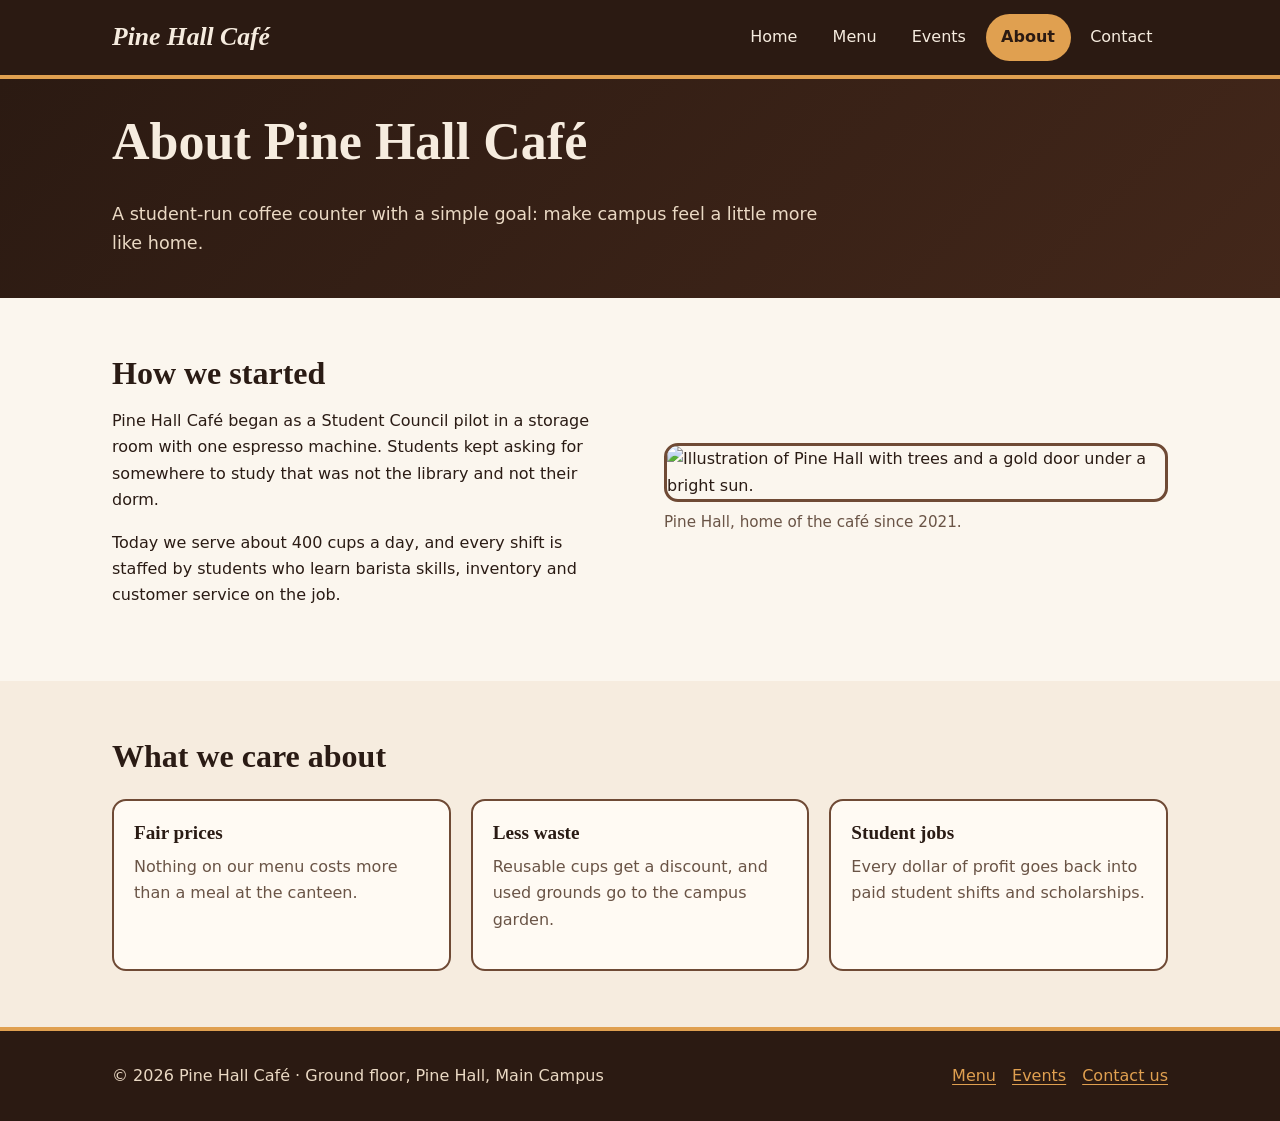
==== Group_01_CampusCafe/Html/about.html @ bc2f5c70 "Add files via upload" ====
<!DOCTYPE html>
<html lang="en">
<head>
  <meta charset="UTF-8">
  <meta name="viewport" content="width=device-width, initial-scale=1">
  <title>About | Pine Hall Café</title>
  <meta name="description" content="Pine Hall Café: coffee, pastries and study space on campus.">
  <link rel="stylesheet" href="../CSS/style.css">
</head>
<body>
  <a class="skip-link" href="#main">Skip to main content</a>

  <header class="site-header">
    <div class="wrap header-inner">
      <a class="brand" href="index.html">Pine Hall Café</a>
      <nav class="site-nav" aria-label="Main navigation">
        <ul>
          <li><a href="index.html">Home</a></li>
          <li><a href="menu.html">Menu</a></li>
          <li><a href="events.html">Events</a></li>
          <li><a href="about.html" aria-current="page">About</a></li>
          <li><a href="contact.html">Contact</a></li>
        </ul>
      </nav>
    </div>
  </header>

  <main id="main">
    <section class="page-title" aria-labelledby="about-title">
      <div class="wrap">
        <h1 id="about-title">About Pine Hall Café</h1>
        <p>A student-run coffee counter with a simple goal: make campus feel a little more like home.</p>
      </div>
    </section>

    <section aria-labelledby="story-title">
      <div class="wrap split">
        <div>
          <h2 id="story-title">How we started</h2>
          <p>Pine Hall Café began as a Student Council pilot in a storage room with one espresso machine. Students kept asking for somewhere to study that was not the library and not their dorm.</p>
          <p>Today we serve about 400 cups a day, and every shift is staffed by students who learn barista skills, inventory and customer service on the job.</p>
        </div>
        <figure>
          <img src="C:\Users\USER\Downloads\Group_01_CampusCafe\Images\image5.avif" alt="Illustration of Pine Hall with trees and a gold door under a bright sun.">
          <figcaption>Pine Hall, home of the café since 2021.</figcaption>
        </figure>
      </div>
    </section>

    <section class="band" aria-labelledby="values-title">
      <div class="wrap">
        <h2 id="values-title">What we care about</h2>
        <div class="cards">
          <article class="card">
            <h3>Fair prices</h3>
            <p>Nothing on our menu costs more than a meal at the canteen.</p>
          </article>
          <article class="card">
            <h3>Less waste</h3>
            <p>Reusable cups get a discount, and used grounds go to the campus garden.</p>
          </article>
          <article class="card">
            <h3>Student jobs</h3>
            <p>Every dollar of profit goes back into paid student shifts and scholarships.</p>
          </article>
        </div>
      </div>
    </section>
  </main>

  <footer class="site-footer">
    <div class="wrap footer-inner">
      <p>&copy; 2026 Pine Hall Café &middot; Ground floor, Pine Hall, Main Campus</p>
      <ul class="footer-links">
        <li><a href="menu.html">Menu</a></li>
        <li><a href="events.html">Events</a></li>
        <li><a href="contact.html">Contact us</a></li>
      </ul>
    </div>
  </footer>
</body>
</html>
---- Group_01_CampusCafe/CSS/style.css ----
:root {
  --espresso: #2b1a12;
  --roast: #43271a;
  --mocha: #6f4a35;
  --latte: #d8b894;
  --cream: #f6ecdf;
  --paper: #fbf6ee;
  --caramel: #e0a050;
  --ink: #2a1b14;
  --muted: #6a5446;
  --link: #8a4b1c;
  --berry: #9b2c2c;

  --font-head: "Palatino Linotype", Palatino, "Book Antiqua", Georgia, serif;
  --font-body: "Segoe UI", system-ui, -apple-system, Roboto, Arial, sans-serif;

  --radius: 14px;
  --gap: 1.25rem;
  --max: 68rem;
}

*, *::before, *::after { box-sizing: border-box; }

body {
  margin: 0;
  font: 1rem/1.65 var(--font-body);
  color: var(--ink);
  background: var(--paper);
}

img { max-width: 100%; height: auto; display: block; }

h1, h2, h3 {
  font-family: var(--font-head);
  line-height: 1.2;
  margin: 0 0 .5em;
}
h1 { font-size: clamp(2rem, 6vw, 3.25rem); }
h2 { font-size: clamp(1.5rem, 4vw, 2rem); }
h3 { font-size: 1.2rem; }
p { margin: 0 0 1em; max-width: 65ch; }

a { color: var(--link); text-underline-offset: 3px; }
a:hover { color: var(--espresso); text-decoration-thickness: 3px; }
a:focus-visible, button:focus-visible, summary:focus-visible, audio:focus-visible {
  outline: 3px solid var(--caramel);
  outline-offset: 3px;
}

.wrap { width: 100%; max-width: var(--max); margin: 0 auto; padding: 0 1rem; }

.skip-link {
  position: absolute; left: -999px; top: 0;
  background: var(--caramel); color: var(--espresso); padding: .6rem 1rem; z-index: 10;
}
.skip-link:focus { left: 0; }

.site-header {
  background: var(--espresso);
  color: var(--cream);
  border-bottom: 4px solid var(--caramel);
}

.header-inner {
  display: flex;
  flex-direction: column;
  align-items: flex-start;
  gap: .5rem;
  padding-top: .9rem;
  padding-bottom: .9rem;
}

.brand {
  font-family: var(--font-head);
  font-size: 1.6rem;
  font-weight: 700;
  font-style: italic;
  color: var(--cream);
  text-decoration: none;
}
.brand:hover { color: var(--caramel); }

.site-nav ul {
  display: flex;
  flex-wrap: wrap;
  gap: .25rem;
  margin: 0;
  padding: 0;
  list-style: none;
}
.site-nav a {
  display: block;
  padding: .5rem .85rem;
  border-radius: 999px;
  color: var(--cream);
  text-decoration: none;
  border: 2px solid transparent;
  transition: background .15s, color .15s, border-color .15s;
}
.site-nav a:hover { border-color: var(--caramel); color: var(--caramel); }
.site-nav a:focus-visible { outline-color: var(--cream); }
.site-nav a[aria-current="page"] {
  background: var(--caramel);
  color: var(--espresso);
  font-weight: 700;
}

.hero {
  background: linear-gradient(135deg, var(--espresso) 0%, var(--roast) 60%, var(--mocha) 100%);
  color: var(--cream);
  padding: 2rem 0 3rem;
}
.hero .wrap { display: grid; gap: 2rem; align-items: center; }
.hero p { font-size: 1.15rem; color: #ead9c4; }
.hero figure { margin: 0; }
.hero img { border-radius: var(--radius); border: 4px solid var(--latte); }
.hero figcaption { color: #dcc5a8; }

.page-title {
  background: linear-gradient(135deg, var(--espresso) 0%, var(--roast) 100%);
  color: var(--cream);
  padding: 2rem 0 2.5rem;
}
.page-title p { font-size: 1.1rem; color: #ead9c4; margin: 0; }

.btn {
  display: inline-block;
  padding: .8rem 1.4rem;
  border: 2px solid var(--caramel);
  border-radius: 8px;
  background: var(--caramel);
  color: var(--espresso);
  font: 700 1rem var(--font-body);
  text-decoration: none;
  cursor: pointer;
  transition: background .15s, color .15s, transform .15s;
}
.btn:hover { background: transparent; color: var(--caramel); }
.btn-dark { background: var(--espresso); border-color: var(--espresso); color: var(--cream); }
.btn-dark:hover { background: var(--cream); color: var(--espresso); }
.btn:active { transform: translateY(1px); }

main section { padding: 2.5rem 0; }
.band { background: var(--cream); }

.cards {
  display: grid;
  grid-template-columns: 1fr;
  gap: var(--gap);
  margin-top: 1.5rem;
}
.card {
  display: flex;
  flex-direction: column;
  background: #fffaf3;
  border: 2px solid var(--mocha);
  border-radius: var(--radius);
  padding: 1.25rem;
  transition: box-shadow .15s, transform .15s;
}
.card p { flex: 1; color: var(--muted); }
.card .price {
  align-self: flex-start;
  margin: 0;
  padding: .15rem .7rem;
  background: var(--espresso);
  color: var(--caramel);
  border-radius: 999px;
  font-weight: 700;
}
.card:hover { box-shadow: 6px 6px 0 var(--latte); transform: translate(-2px, -2px); }

.split { display: grid; gap: 2rem; align-items: center; }
.split figure, .gallery figure { margin: 0; }
.split img, .gallery img { border-radius: var(--radius); border: 3px solid var(--mocha); }
figcaption { margin-top: .5rem; font-size: .95rem; color: var(--muted); }

.hours { list-style: none; margin: 1rem 0 0; padding: 0; max-width: 26rem; }
.hours li {
  display: flex;
  justify-content: space-between;
  gap: 1rem;
  padding: .55rem 0;
  border-bottom: 1px dashed var(--mocha);
}
.hours strong { font-weight: 600; }

.event-list { display: grid; gap: var(--gap); margin-top: 1.5rem; }
.event { display: flex; gap: 1rem; align-items: flex-start; }
.event time {
  flex: 0 0 4.5rem;
  text-align: center;
  background: var(--espresso);
  color: var(--cream);
  border-radius: 10px;
  padding: .5rem .25rem;
  line-height: 1.2;
}
.event time b { display: block; font: 700 1.6rem var(--font-head); color: var(--caramel); }
.event p { margin: 0; }

.media-box {
  background: #fffaf3;
  border: 2px solid var(--mocha);
  border-radius: var(--radius);
  padding: 1.25rem;
}
audio { width: 100%; margin: .5rem 0; }
details { margin-top: .75rem; }
summary { cursor: pointer; font-weight: 600; color: var(--link); }
summary:hover { color: var(--espresso); }

.contact-layout { display: grid; gap: 2rem; }

.contact-form { display: grid; gap: 1.1rem; }
.field { display: flex; flex-direction: column; gap: .35rem; }
.field label { font-weight: 600; }
.req { color: var(--berry); }

.field input,
.field select,
.field textarea {
  width: 100%;
  padding: .75rem .85rem;
  font: 1rem var(--font-body);
  color: var(--ink);
  background: #fffaf3;
  border: 2px solid #a68a73;
  border-radius: 8px;
  transition: border-color .15s, box-shadow .15s;
}
.field textarea { min-height: 9rem; resize: vertical; }
.field input:hover, .field select:hover, .field textarea:hover { border-color: var(--mocha); }
.field input:focus, .field select:focus, .field textarea:focus {
  outline: none;
  border-color: var(--espresso);
  box-shadow: 0 0 0 4px var(--caramel);
}
.field input:user-invalid { border-color: var(--berry); }
.hint { font-size: .9rem; color: var(--muted); margin: 0; }

.contact-aside {
  background: var(--cream);
  border-left: 6px solid var(--caramel);
  border-radius: var(--radius);
  padding: 1.25rem;
  align-self: start;
}

.site-footer {
  background: var(--espresso);
  color: #ead9c4;
  padding: 2rem 0;
  border-top: 4px solid var(--caramel);
}
.footer-inner { display: flex; flex-direction: column; gap: 1rem; }
.site-footer a { color: var(--caramel); }
.site-footer a:hover { color: #fff; }
.site-footer p { margin: 0; }
.footer-links { display: flex; flex-wrap: wrap; gap: 1rem; list-style: none; margin: 0; padding: 0; }

@media (min-width: 600px) {
  .cards { grid-template-columns: repeat(2, 1fr); }
  .form-row { display: grid; grid-template-columns: 1fr 1fr; gap: 1.1rem; }
  .footer-inner { flex-direction: row; justify-content: space-between; align-items: center; }
  .split.reverse figure { order: 2; }
}

@media (min-width: 960px) {
  .header-inner { flex-direction: row; justify-content: space-between; align-items: center; }
  .hero { padding: 4rem 0 5rem; }
  .hero .wrap { grid-template-columns: 1.05fr .95fr; gap: 3rem; }
  .cards { grid-template-columns: repeat(3, 1fr); }
  .split { grid-template-columns: 1fr 1fr; gap: 3rem; }
  .contact-layout { grid-template-columns: 1.4fr 1fr; gap: 3rem; }
  .event-list { grid-template-columns: 1fr 1fr; }
  main section { padding: 3.5rem 0; }
}

@media (prefers-reduced-motion: reduce) {
  * { transition: none !important; }
}
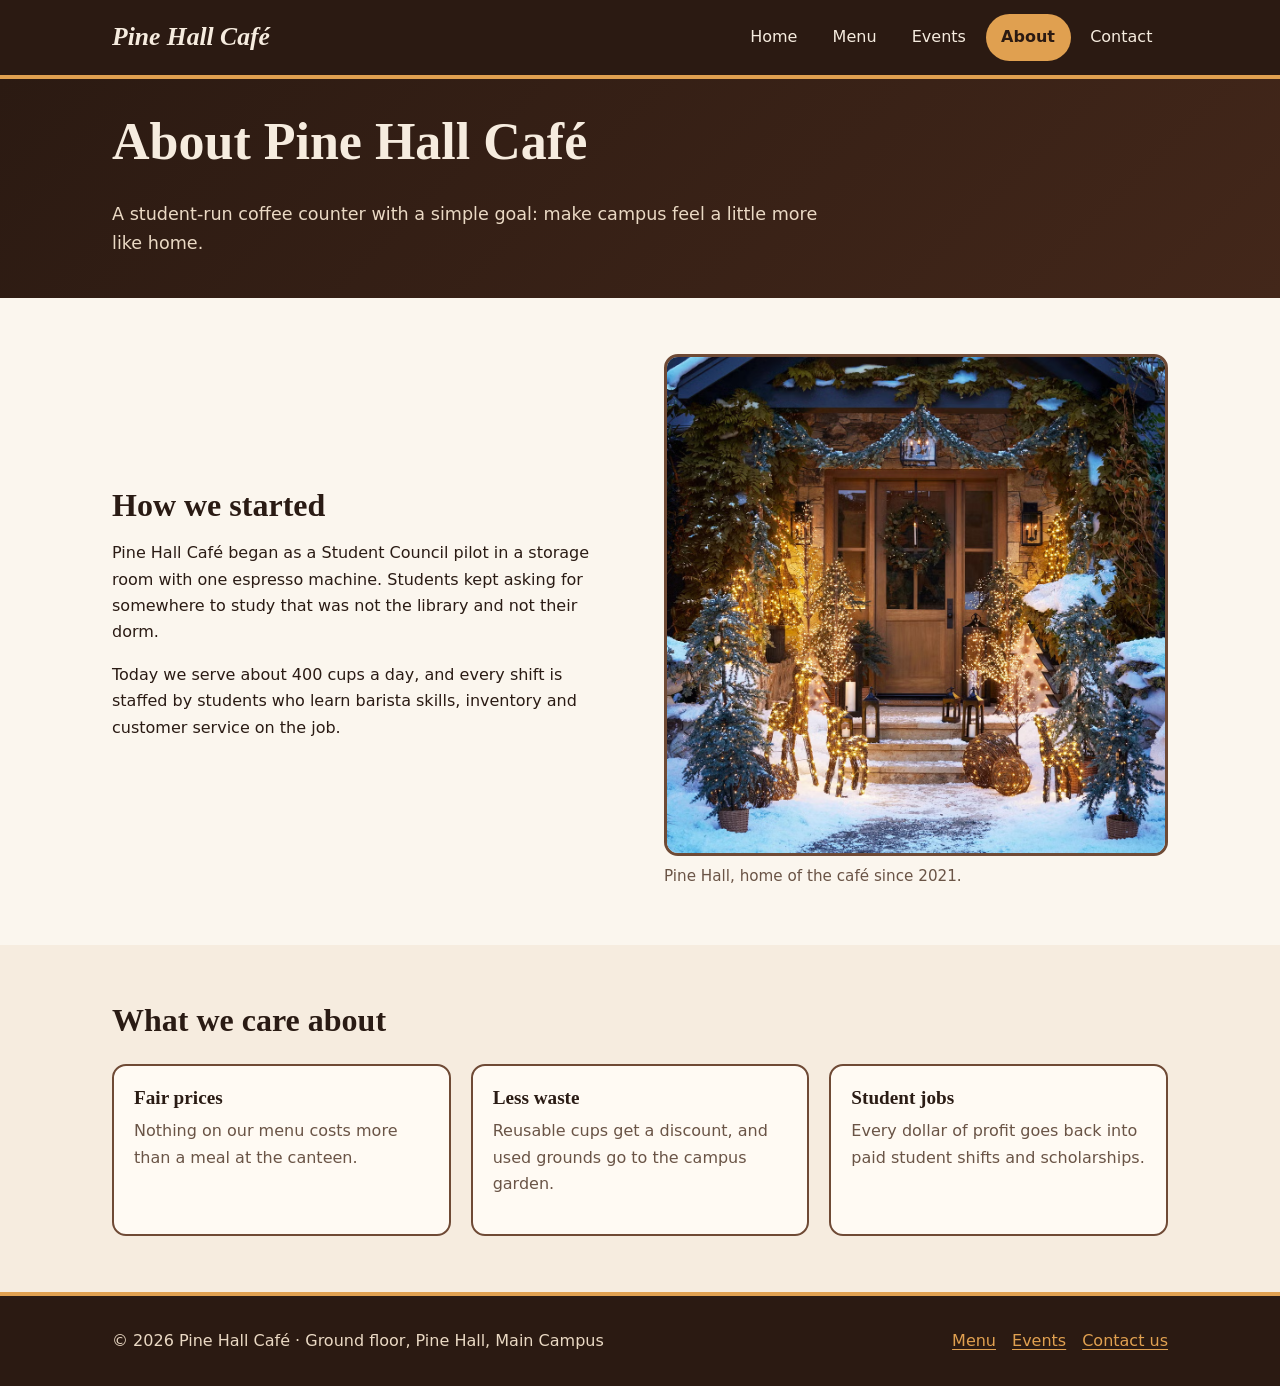
==== commit d19e297d: "Update about.html" ====
--- a/Group_01_CampusCafe/Html/about.html
+++ b/Group_01_CampusCafe/Html/about.html
@@ -41,7 +41,7 @@
           <p>Today we serve about 400 cups a day, and every shift is staffed by students who learn barista skills, inventory and customer service on the job.</p>
         </div>
         <figure>
-          <img src="C:\Users\USER\Downloads\Group_01_CampusCafe\Images\image5.avif" alt="Illustration of Pine Hall with trees and a gold door under a bright sun.">
+          <img src="..\Images\image5.avif" alt="Illustration of Pine Hall with trees and a gold door under a bright sun.">
           <figcaption>Pine Hall, home of the café since 2021.</figcaption>
         </figure>
       </div>
@@ -79,4 +79,4 @@
     </div>
   </footer>
 </body>
-</html>+</html>
